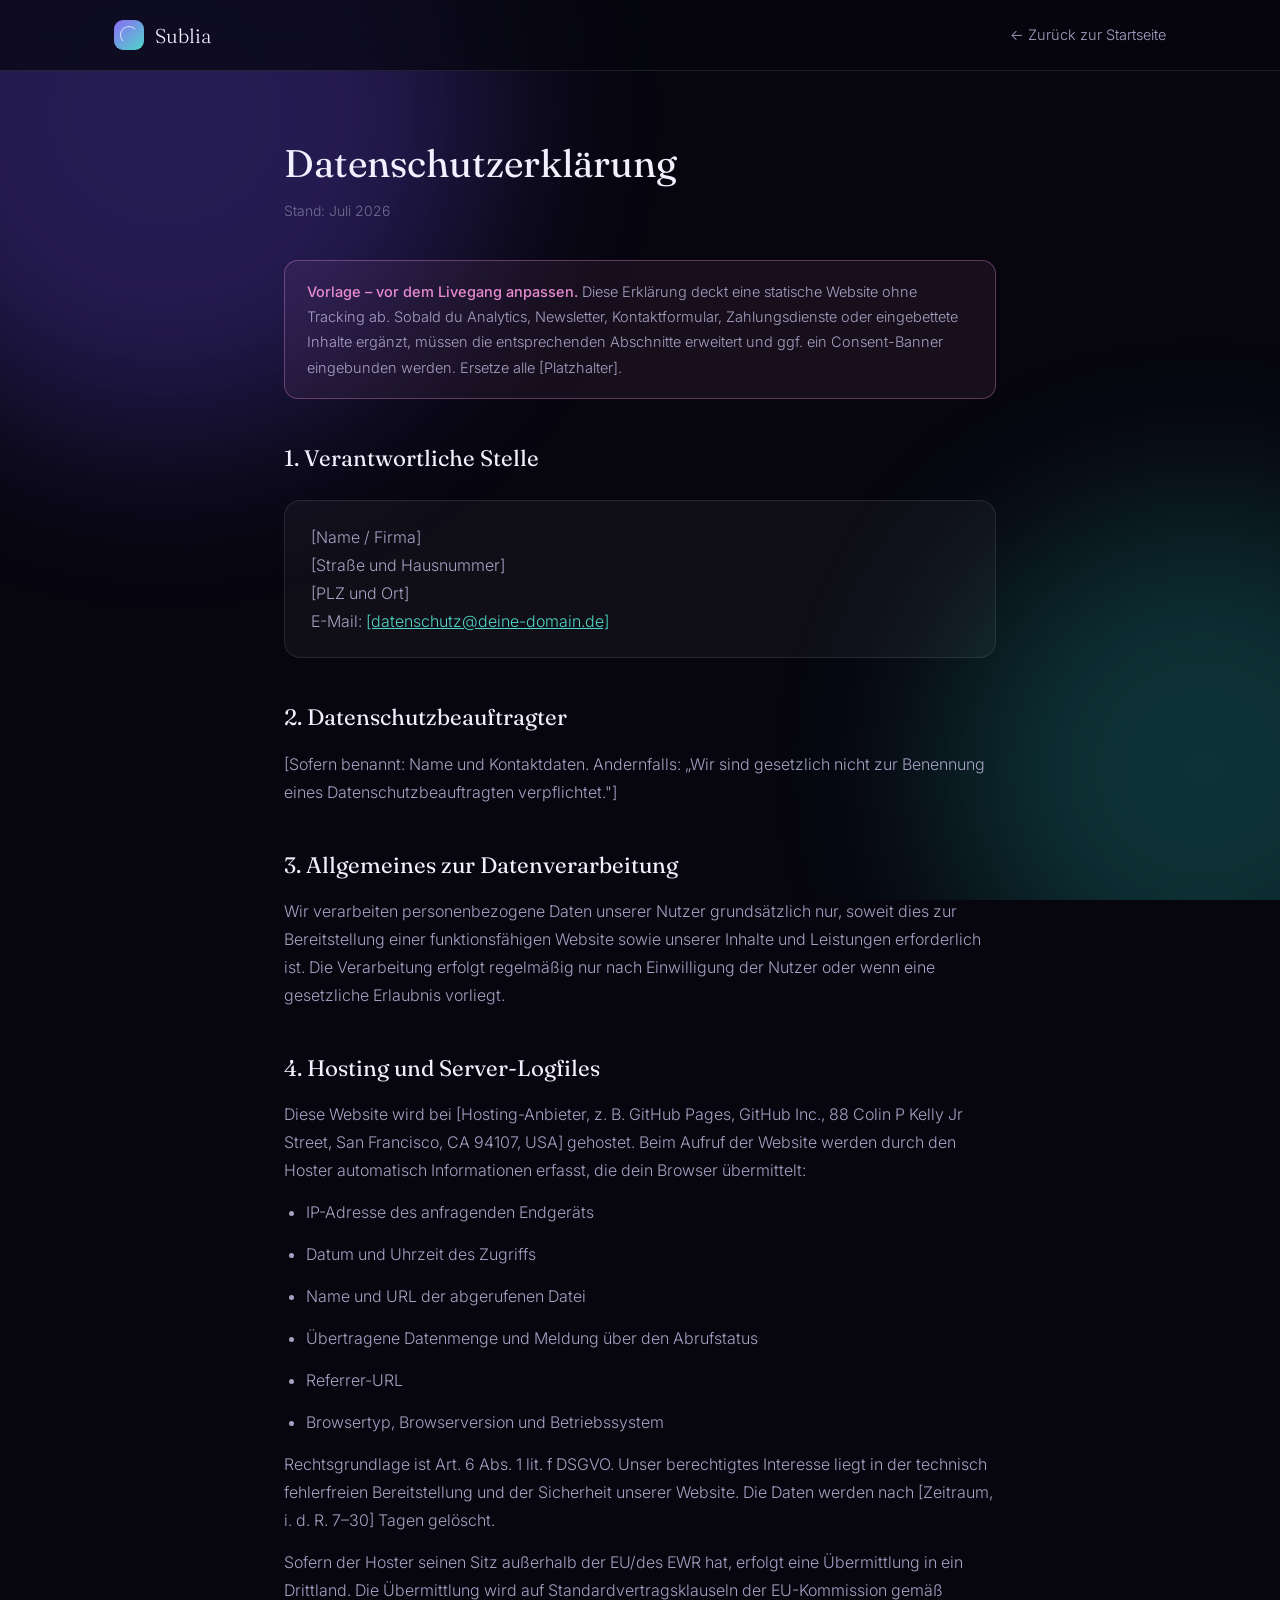
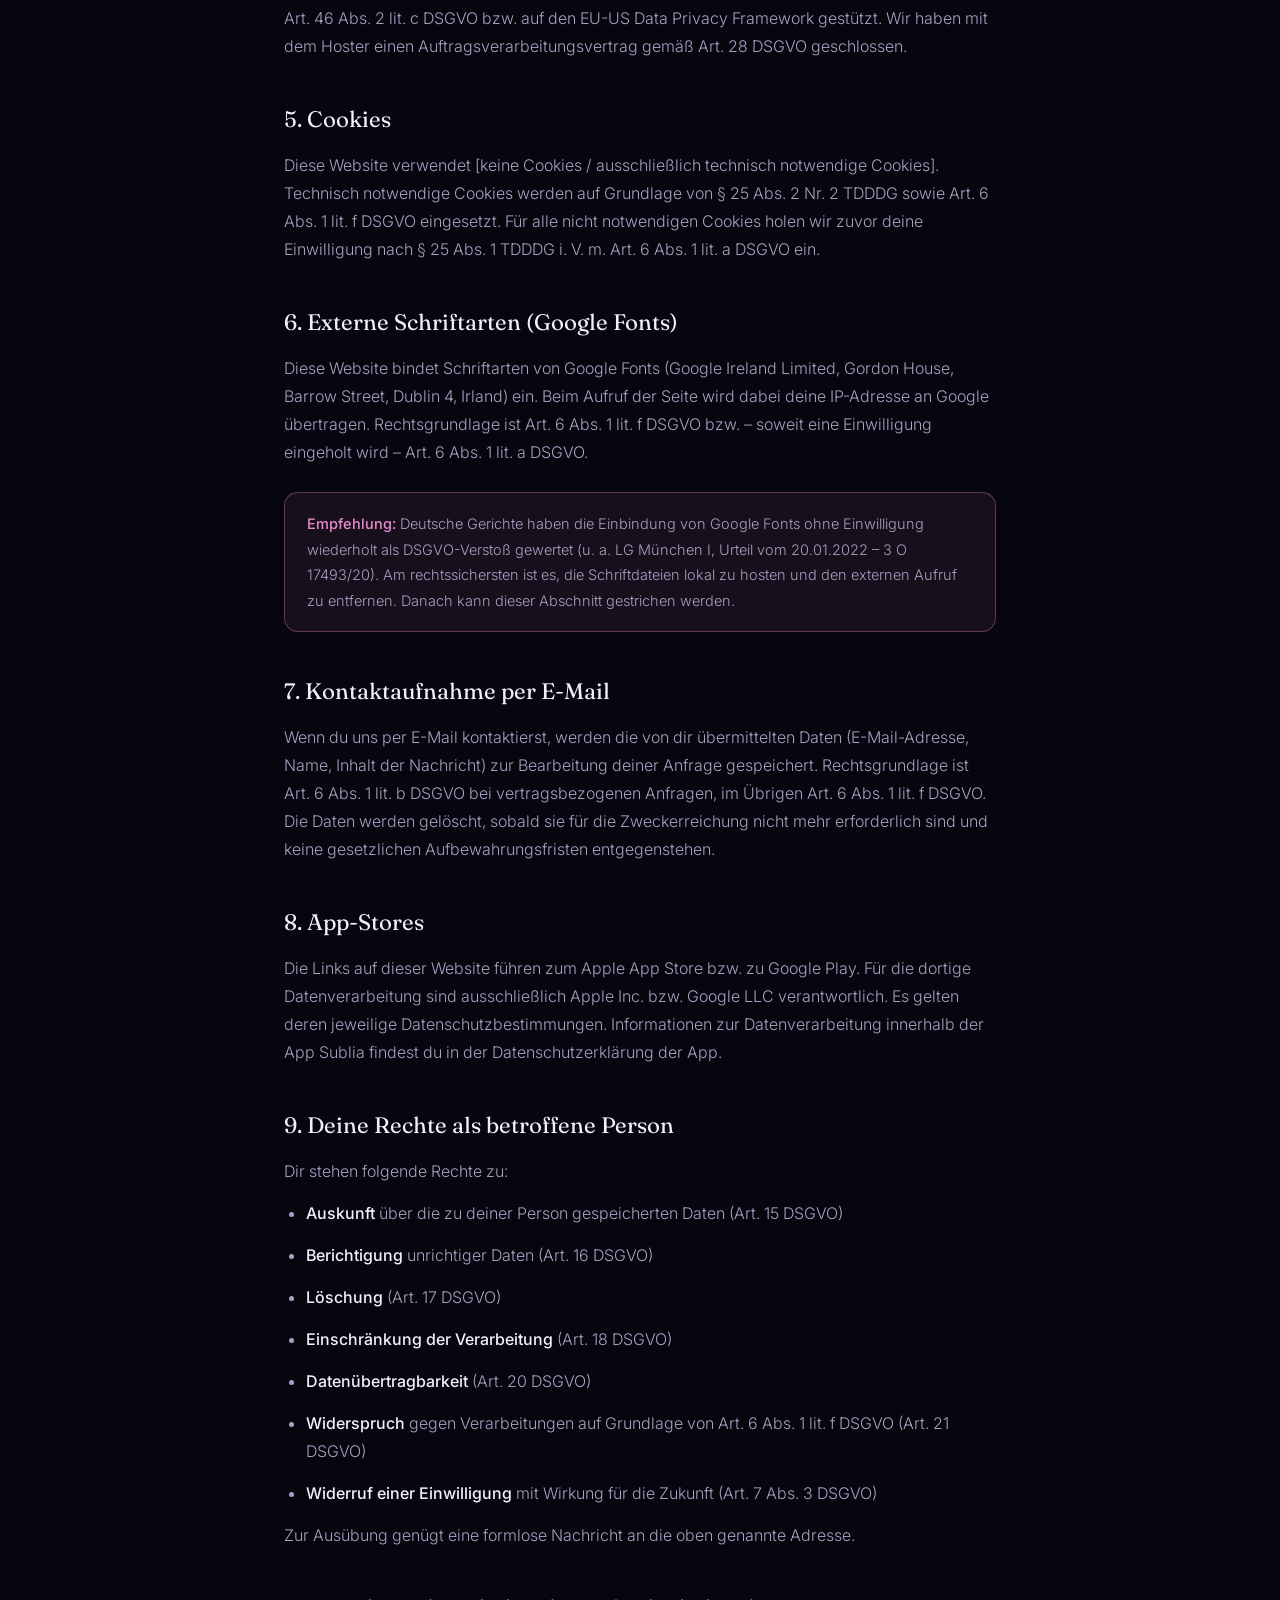
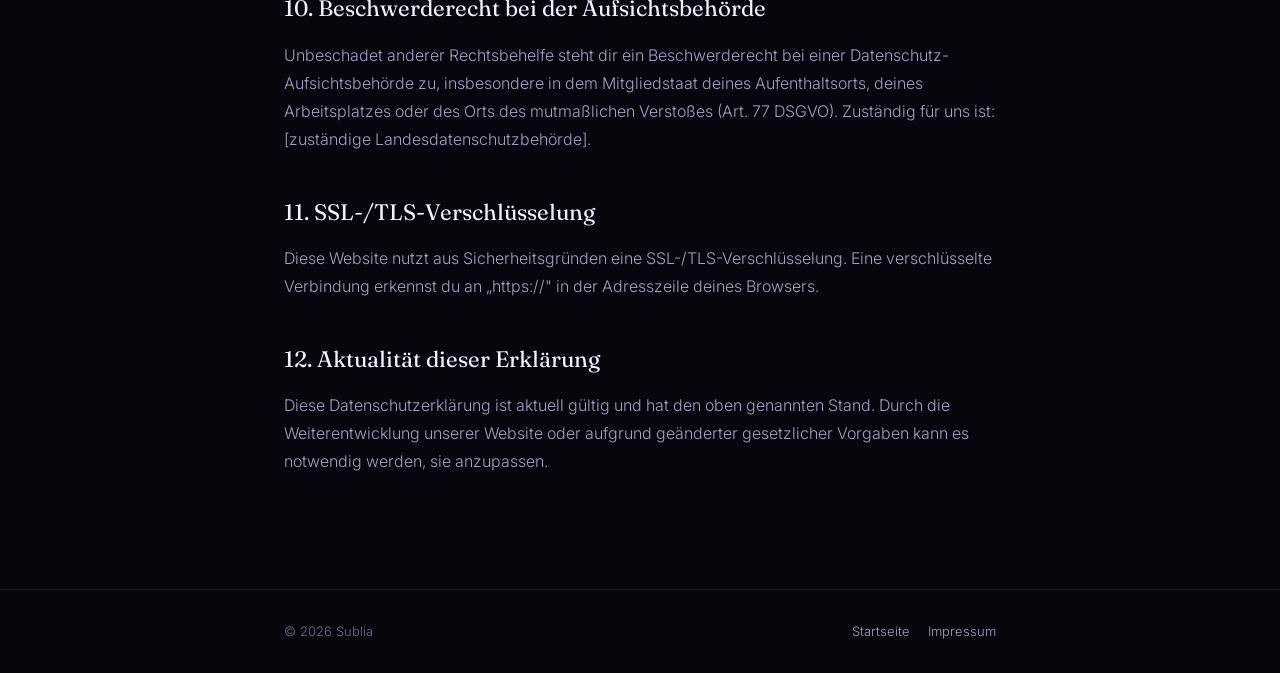
==== datenschutz.html @ 6ee98379 "Add files via upload" ====
<!DOCTYPE html>
<html lang="de">
<head>
<meta charset="utf-8">
<meta name="viewport" content="width=device-width, initial-scale=1">
<title>Datenschutzerklärung – Sublia</title>
<meta name="robots" content="noindex">
<link rel="preconnect" href="https://fonts.googleapis.com">
<link rel="preconnect" href="https://fonts.gstatic.com" crossorigin>
<link href="https://fonts.googleapis.com/css2?family=Inter:wght@300;400;500&family=Fraunces:opsz,wght@9..144,400&display=swap" rel="stylesheet">
<link rel="stylesheet" href="legal.css">
</head>
<body>
<div class="aurora"><span class="a1"></span><span class="a2"></span></div>

<header>
  <div class="nav">
    <a class="logo" href="index.html"><span class="mark"></span>Sublia</a>
    <a class="back" href="index.html">← Zurück zur Startseite</a>
  </div>
</header>

<main>
<div class="wrap">
  <h1>Datenschutzerklärung</h1>
  <p class="updated">Stand: <span id="stand">Juli 2026</span></p>

  <div class="todo">
    <strong>Vorlage – vor dem Livegang anpassen.</strong> Diese Erklärung deckt eine statische Website ohne Tracking ab. Sobald du Analytics, Newsletter, Kontaktformular, Zahlungsdienste oder eingebettete Inhalte ergänzt, müssen die entsprechenden Abschnitte erweitert und ggf. ein Consent-Banner eingebunden werden. Ersetze alle [Platzhalter].
  </div>

  <h2>1. Verantwortliche Stelle</h2>
  <div class="box">
    <p>
      [Name / Firma]<br>
      [Straße und Hausnummer]<br>
      [PLZ und Ort]<br>
      E-Mail: <a href="mailto:[datenschutz@deine-domain.de]">[datenschutz@deine-domain.de]</a>
    </p>
  </div>

  <h2>2. Datenschutzbeauftragter</h2>
  <p>[Sofern benannt: Name und Kontaktdaten. Andernfalls: „Wir sind gesetzlich nicht zur Benennung eines Datenschutzbeauftragten verpflichtet."]</p>

  <h2>3. Allgemeines zur Datenverarbeitung</h2>
  <p>Wir verarbeiten personenbezogene Daten unserer Nutzer grundsätzlich nur, soweit dies zur Bereitstellung einer funktionsfähigen Website sowie unserer Inhalte und Leistungen erforderlich ist. Die Verarbeitung erfolgt regelmäßig nur nach Einwilligung der Nutzer oder wenn eine gesetzliche Erlaubnis vorliegt.</p>

  <h2>4. Hosting und Server-Logfiles</h2>
  <p>Diese Website wird bei [Hosting-Anbieter, z.&nbsp;B. GitHub Pages, GitHub Inc., 88 Colin P Kelly Jr Street, San Francisco, CA 94107, USA] gehostet. Beim Aufruf der Website werden durch den Hoster automatisch Informationen erfasst, die dein Browser übermittelt:</p>
  <ul>
    <li>IP-Adresse des anfragenden Endgeräts</li>
    <li>Datum und Uhrzeit des Zugriffs</li>
    <li>Name und URL der abgerufenen Datei</li>
    <li>Übertragene Datenmenge und Meldung über den Abrufstatus</li>
    <li>Referrer-URL</li>
    <li>Browsertyp, Browserversion und Betriebssystem</li>
  </ul>
  <p>Rechtsgrundlage ist Art.&nbsp;6 Abs.&nbsp;1 lit.&nbsp;f DSGVO. Unser berechtigtes Interesse liegt in der technisch fehlerfreien Bereitstellung und der Sicherheit unserer Website. Die Daten werden nach [Zeitraum, i.&nbsp;d.&nbsp;R. 7–30] Tagen gelöscht.</p>
  <p>Sofern der Hoster seinen Sitz außerhalb der EU/des EWR hat, erfolgt eine Übermittlung in ein Drittland. Die Übermittlung wird auf Standardvertragsklauseln der EU-Kommission gemäß Art.&nbsp;46 Abs.&nbsp;2 lit.&nbsp;c DSGVO bzw. auf den EU-US Data Privacy Framework gestützt. Wir haben mit dem Hoster einen Auftragsverarbeitungsvertrag gemäß Art.&nbsp;28 DSGVO geschlossen.</p>

  <h2>5. Cookies</h2>
  <p>Diese Website verwendet [keine Cookies / ausschließlich technisch notwendige Cookies]. Technisch notwendige Cookies werden auf Grundlage von § 25 Abs.&nbsp;2 Nr.&nbsp;2 TDDDG sowie Art.&nbsp;6 Abs.&nbsp;1 lit.&nbsp;f DSGVO eingesetzt. Für alle nicht notwendigen Cookies holen wir zuvor deine Einwilligung nach § 25 Abs.&nbsp;1 TDDDG i.&nbsp;V.&nbsp;m. Art.&nbsp;6 Abs.&nbsp;1 lit.&nbsp;a DSGVO ein.</p>

  <h2>6. Externe Schriftarten (Google Fonts)</h2>
  <p>Diese Website bindet Schriftarten von Google Fonts (Google Ireland Limited, Gordon House, Barrow Street, Dublin 4, Irland) ein. Beim Aufruf der Seite wird dabei deine IP-Adresse an Google übertragen. Rechtsgrundlage ist Art.&nbsp;6 Abs.&nbsp;1 lit.&nbsp;f DSGVO bzw. – soweit eine Einwilligung eingeholt wird – Art.&nbsp;6 Abs.&nbsp;1 lit.&nbsp;a DSGVO.</p>
  <div class="todo">
    <strong>Empfehlung:</strong> Deutsche Gerichte haben die Einbindung von Google Fonts ohne Einwilligung wiederholt als DSGVO-Verstoß gewertet (u.&nbsp;a. LG München I, Urteil vom 20.01.2022 – 3 O 17493/20). Am rechtssichersten ist es, die Schriftdateien lokal zu hosten und den externen Aufruf zu entfernen. Danach kann dieser Abschnitt gestrichen werden.
  </div>

  <h2>7. Kontaktaufnahme per E-Mail</h2>
  <p>Wenn du uns per E-Mail kontaktierst, werden die von dir übermittelten Daten (E-Mail-Adresse, Name, Inhalt der Nachricht) zur Bearbeitung deiner Anfrage gespeichert. Rechtsgrundlage ist Art.&nbsp;6 Abs.&nbsp;1 lit.&nbsp;b DSGVO bei vertragsbezogenen Anfragen, im Übrigen Art.&nbsp;6 Abs.&nbsp;1 lit.&nbsp;f DSGVO. Die Daten werden gelöscht, sobald sie für die Zweckerreichung nicht mehr erforderlich sind und keine gesetzlichen Aufbewahrungsfristen entgegenstehen.</p>

  <h2>8. App-Stores</h2>
  <p>Die Links auf dieser Website führen zum Apple App Store bzw. zu Google Play. Für die dortige Datenverarbeitung sind ausschließlich Apple Inc. bzw. Google LLC verantwortlich. Es gelten deren jeweilige Datenschutzbestimmungen. Informationen zur Datenverarbeitung innerhalb der App Sublia findest du in der Datenschutzerklärung der App.</p>

  <h2>9. Deine Rechte als betroffene Person</h2>
  <p>Dir stehen folgende Rechte zu:</p>
  <ul>
    <li><strong>Auskunft</strong> über die zu deiner Person gespeicherten Daten (Art.&nbsp;15 DSGVO)</li>
    <li><strong>Berichtigung</strong> unrichtiger Daten (Art.&nbsp;16 DSGVO)</li>
    <li><strong>Löschung</strong> (Art.&nbsp;17 DSGVO)</li>
    <li><strong>Einschränkung der Verarbeitung</strong> (Art.&nbsp;18 DSGVO)</li>
    <li><strong>Datenübertragbarkeit</strong> (Art.&nbsp;20 DSGVO)</li>
    <li><strong>Widerspruch</strong> gegen Verarbeitungen auf Grundlage von Art.&nbsp;6 Abs.&nbsp;1 lit.&nbsp;f DSGVO (Art.&nbsp;21 DSGVO)</li>
    <li><strong>Widerruf einer Einwilligung</strong> mit Wirkung für die Zukunft (Art.&nbsp;7 Abs.&nbsp;3 DSGVO)</li>
  </ul>
  <p>Zur Ausübung genügt eine formlose Nachricht an die oben genannte Adresse.</p>

  <h2>10. Beschwerderecht bei der Aufsichtsbehörde</h2>
  <p>Unbeschadet anderer Rechtsbehelfe steht dir ein Beschwerderecht bei einer Datenschutz-Aufsichtsbehörde zu, insbesondere in dem Mitgliedstaat deines Aufenthaltsorts, deines Arbeitsplatzes oder des Orts des mutmaßlichen Verstoßes (Art.&nbsp;77 DSGVO). Zuständig für uns ist: [zuständige Landesdatenschutzbehörde].</p>

  <h2>11. SSL-/TLS-Verschlüsselung</h2>
  <p>Diese Website nutzt aus Sicherheitsgründen eine SSL-/TLS-Verschlüsselung. Eine verschlüsselte Verbindung erkennst du an „https://" in der Adresszeile deines Browsers.</p>

  <h2>12. Aktualität dieser Erklärung</h2>
  <p>Diese Datenschutzerklärung ist aktuell gültig und hat den oben genannten Stand. Durch die Weiterentwicklung unserer Website oder aufgrund geänderter gesetzlicher Vorgaben kann es notwendig werden, sie anzupassen.</p>
</div>
</main>

<footer>
  <div class="wrap">
    <span>© <span id="yr">2026</span> Sublia</span>
    <span><a href="index.html">Startseite</a><a href="impressum.html">Impressum</a></span>
  </div>
</footer>
<script>document.getElementById('yr').textContent=new Date().getFullYear()</script>
</body>
</html>
---- legal.css ----
:root{--bg:#07060f;--ink:#f2f0ff;--ink-dim:#a6a2c4;--ink-faint:#726e91;--line:rgba(255,255,255,.09);--card:rgba(255,255,255,.04);--violet:#8b6cf6;--teal:#4fd6c8}
*{box-sizing:border-box;margin:0;padding:0}
body{background:var(--bg);color:var(--ink);font-family:'Inter',system-ui,-apple-system,'Segoe UI',sans-serif;font-size:16px;line-height:1.75;font-weight:300}
.aurora{position:fixed;inset:0;z-index:-1;overflow:hidden;pointer-events:none}
.aurora span{position:absolute;border-radius:50%;filter:blur(90px);opacity:.3}
.a1{width:50vw;height:50vw;background:#6d4ff0;top:-16vw;left:-12vw}
.a2{width:40vw;height:40vw;background:#1f9b93;top:40vw;right:-14vw}
.wrap{max-width:760px;margin:0 auto;padding:0 24px}
header{border-bottom:1px solid var(--line);background:rgba(7,6,15,.7);backdrop-filter:blur(18px);position:sticky;top:0;z-index:10}
.nav{display:flex;align-items:center;justify-content:space-between;height:70px;max-width:1100px;margin:0 auto;padding:0 24px}
.logo{display:flex;align-items:center;gap:11px;font-family:'Fraunces',Georgia,serif;font-size:20px;text-decoration:none;color:var(--ink)}
.logo .mark{width:30px;height:30px;border-radius:9px;background:linear-gradient(140deg,var(--violet),var(--teal));position:relative;overflow:hidden}
.logo .mark::after{content:"";position:absolute;inset:6px;border-radius:50%;border:1.5px solid rgba(255,255,255,.75);border-bottom-color:transparent;border-right-color:transparent}
.back{font-size:14.5px;color:var(--ink-dim);text-decoration:none}
.back:hover{color:var(--ink)}
main{padding:70px 0 100px}
h1{font-family:'Fraunces',Georgia,serif;font-weight:400;font-size:2.4rem;line-height:1.15;margin-bottom:14px}
h2{font-family:'Fraunces',Georgia,serif;font-weight:400;font-size:1.4rem;margin:40px 0 12px}
h3{font-size:1.05rem;font-weight:500;margin:26px 0 8px}
p,li{color:var(--ink-dim);margin-bottom:14px}
ul,ol{padding-left:22px;margin-bottom:14px}
a{color:var(--teal)}
strong{color:var(--ink);font-weight:500}
.updated{color:var(--ink-faint);font-size:14px;margin-bottom:36px}
.todo{border:1px solid rgba(232,139,208,.35);background:rgba(232,139,208,.07);border-radius:14px;padding:18px 22px;margin:26px 0;font-size:14.5px;color:var(--ink-dim)}
.todo strong{color:#e88bd0}
.box{border:1px solid var(--line);background:var(--card);border-radius:16px;padding:22px 26px;margin:22px 0}
.box p:last-child{margin-bottom:0}
footer{border-top:1px solid var(--line);padding:30px 0;font-size:13px;color:var(--ink-faint)}
footer .wrap{display:flex;justify-content:space-between;gap:16px;flex-wrap:wrap}
footer a{color:var(--ink-dim);text-decoration:none;margin-left:18px}
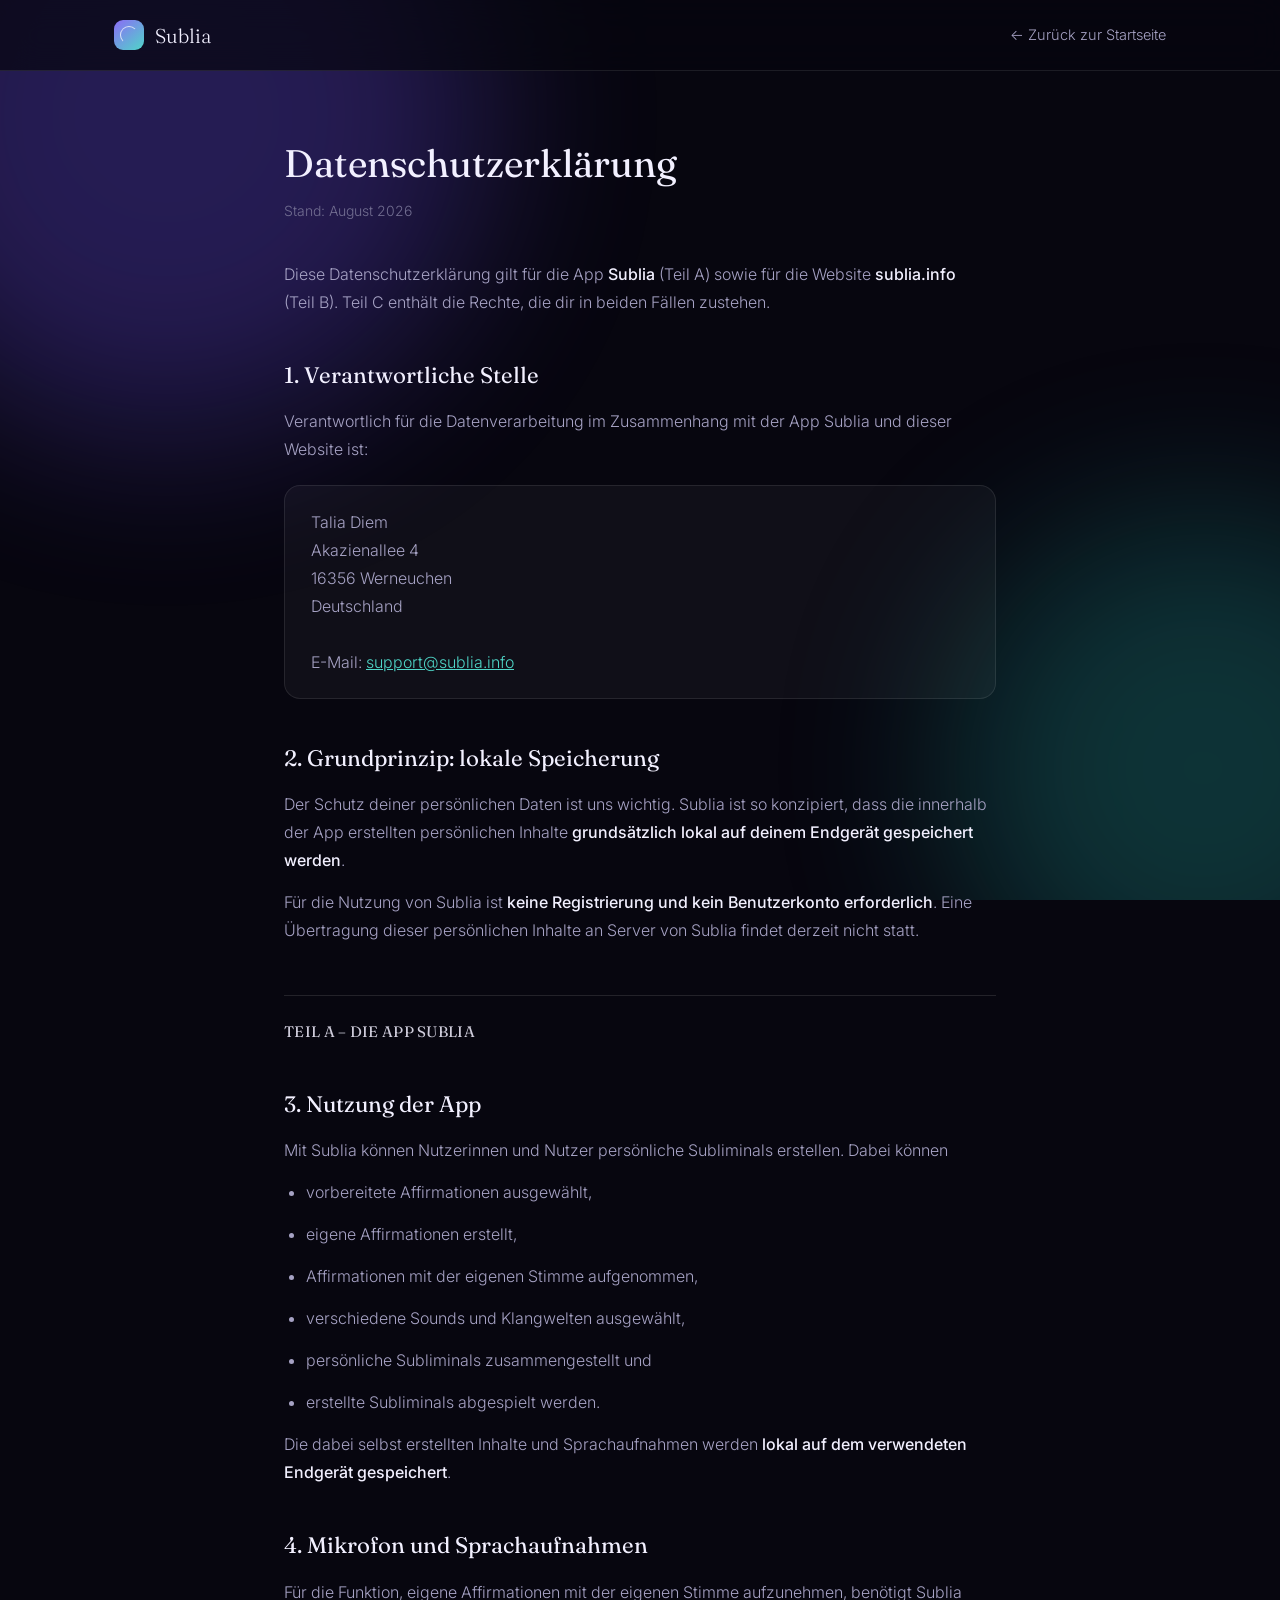
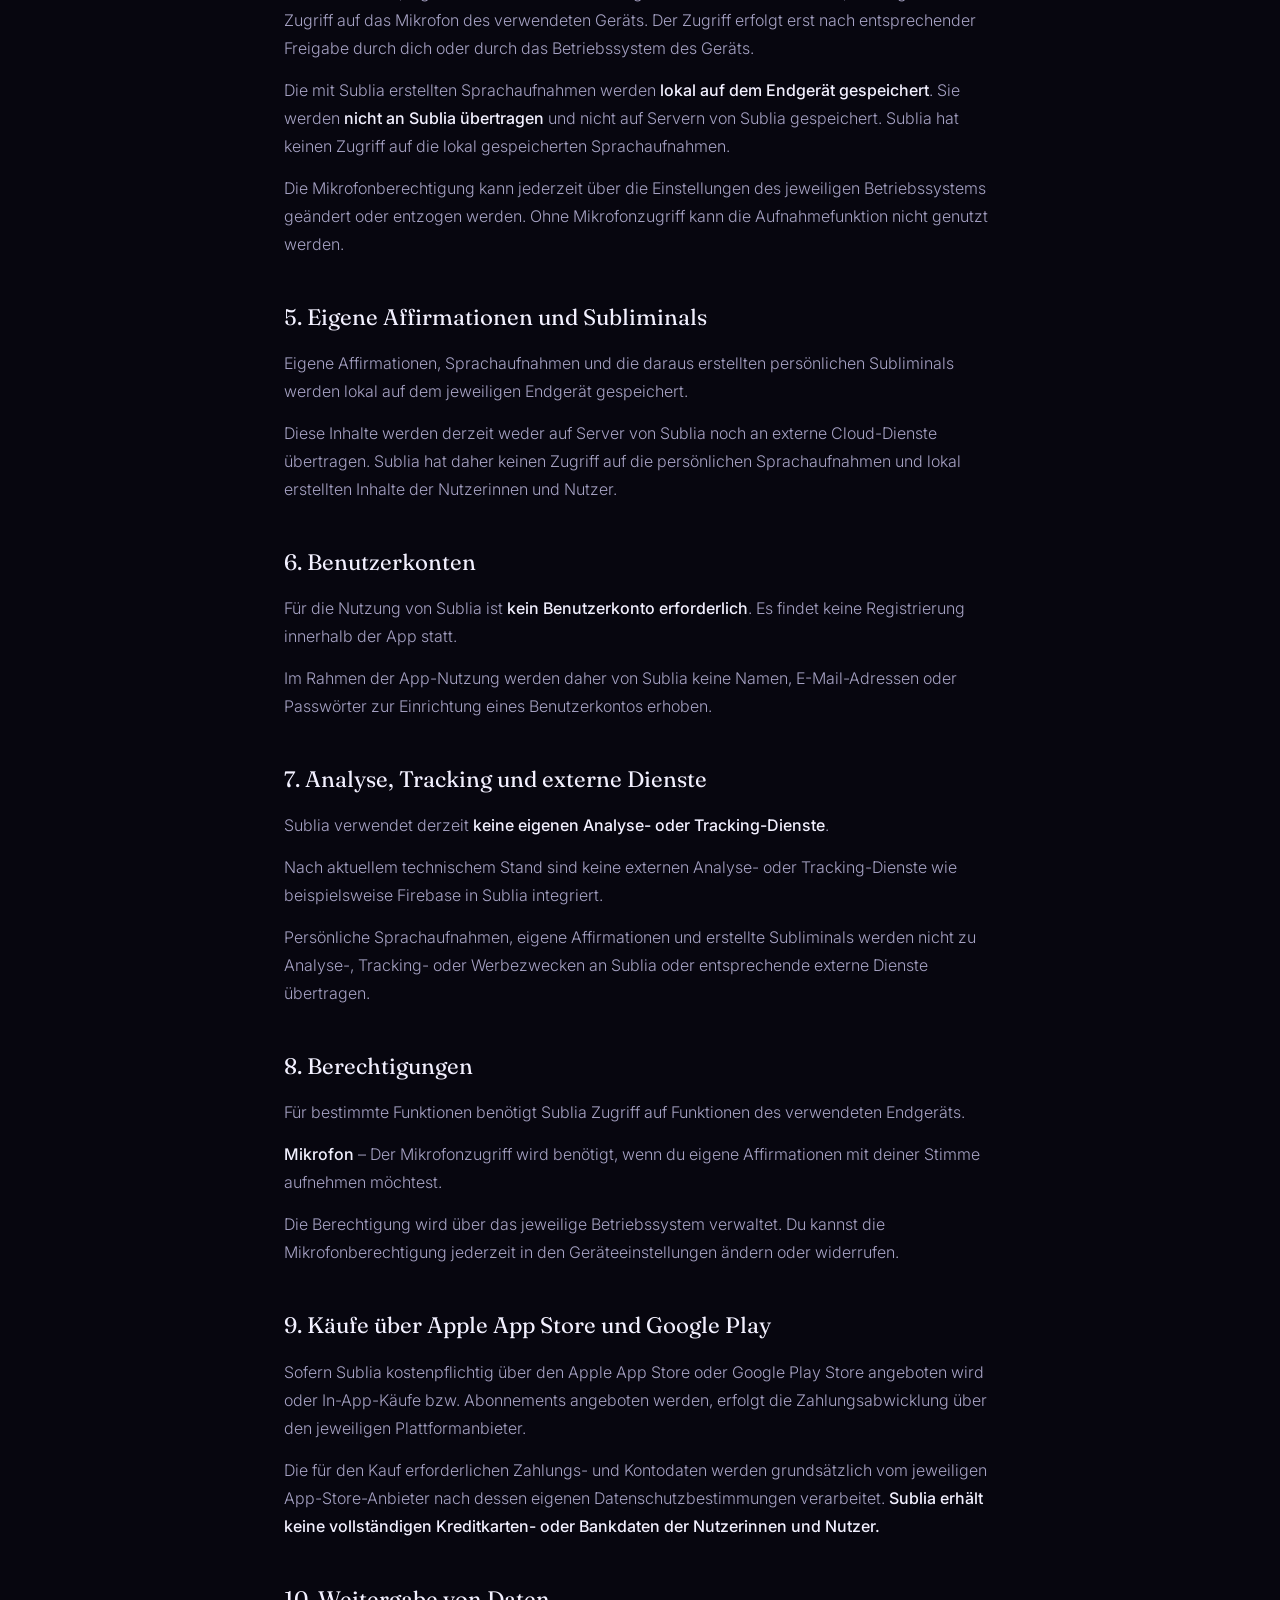
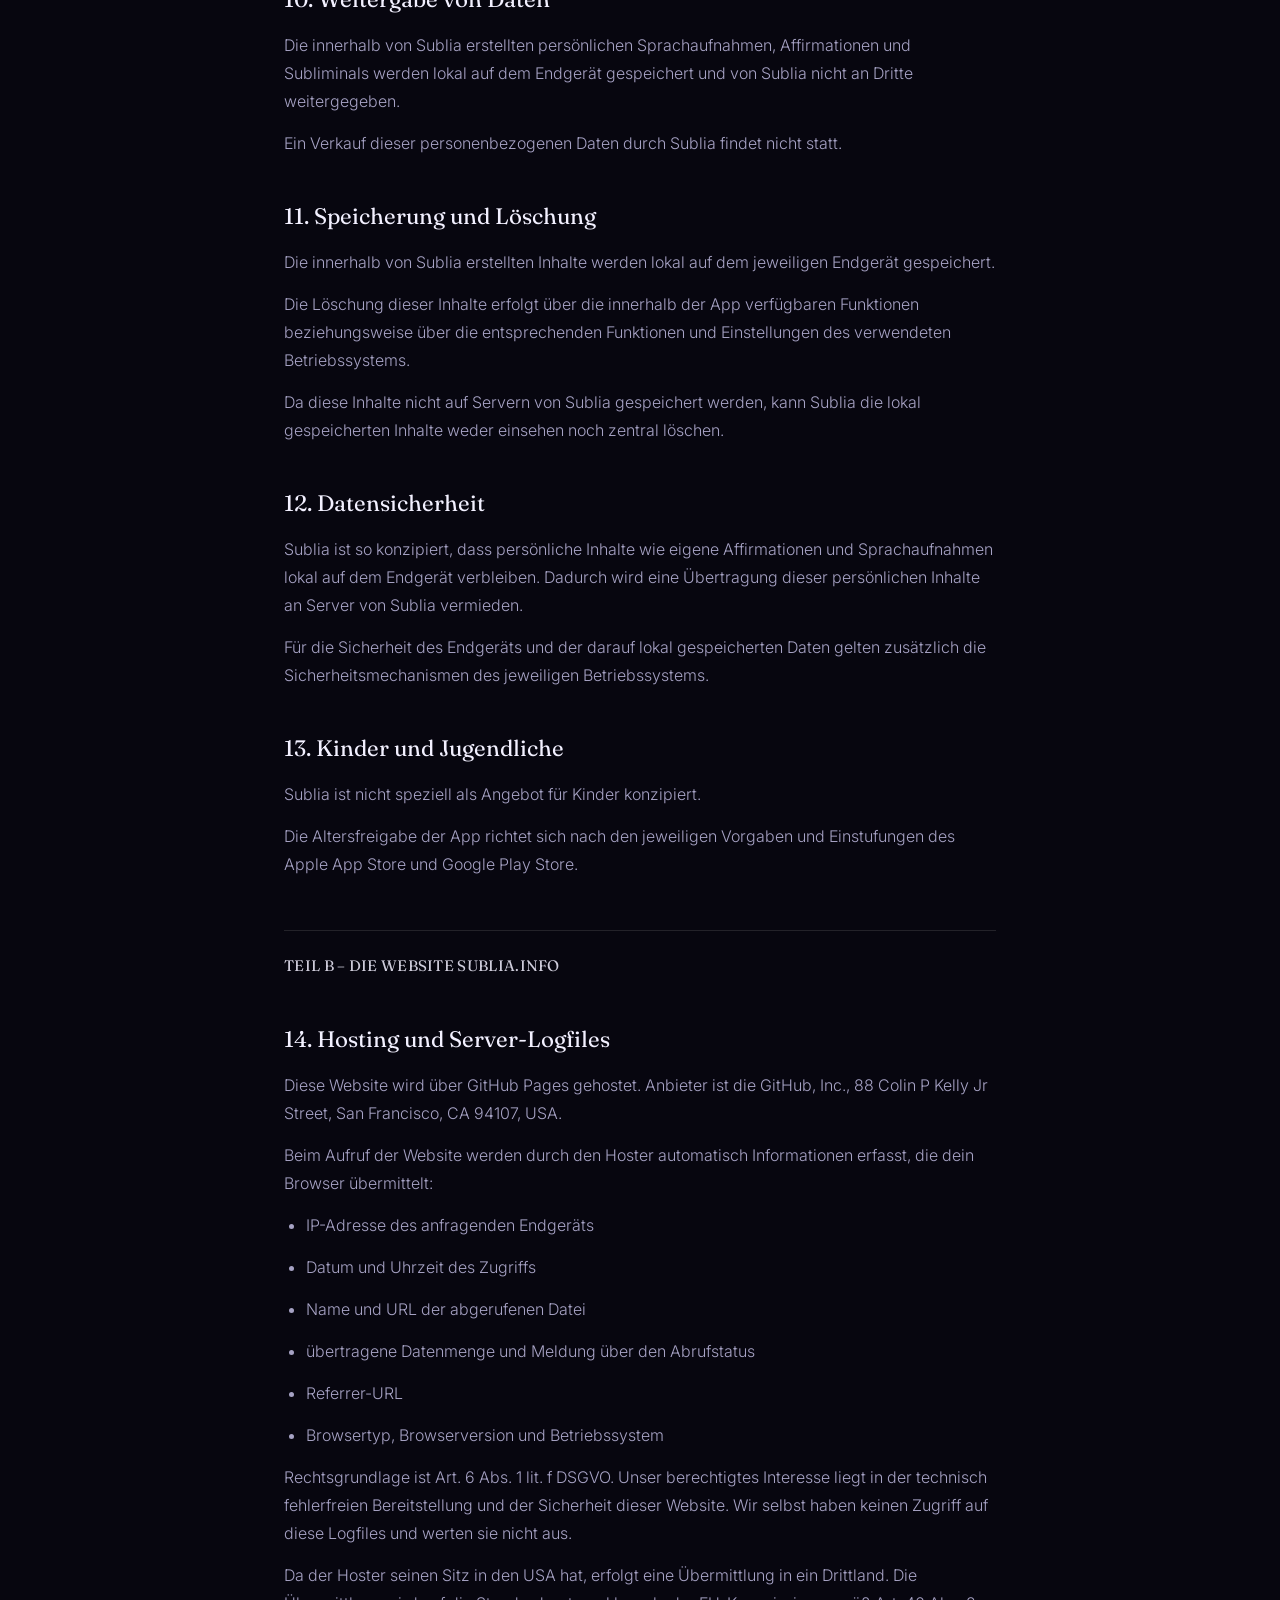
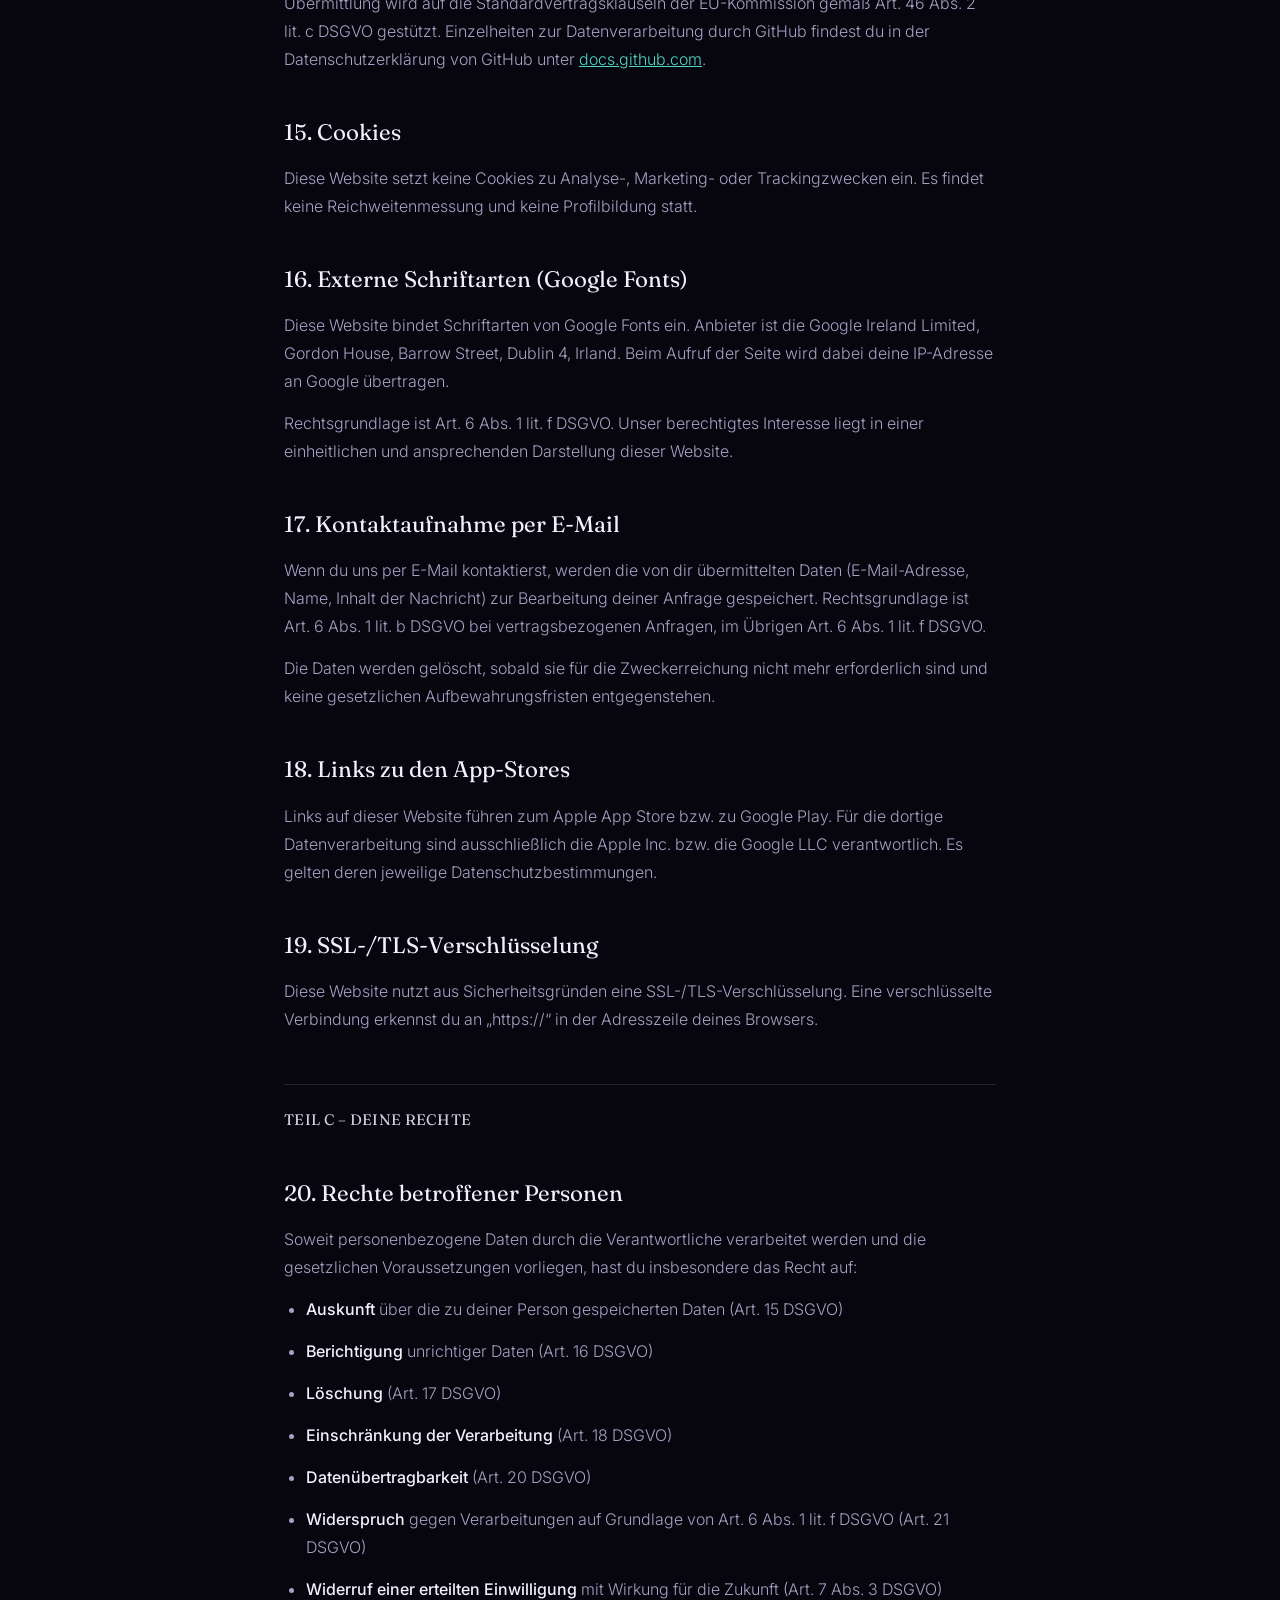
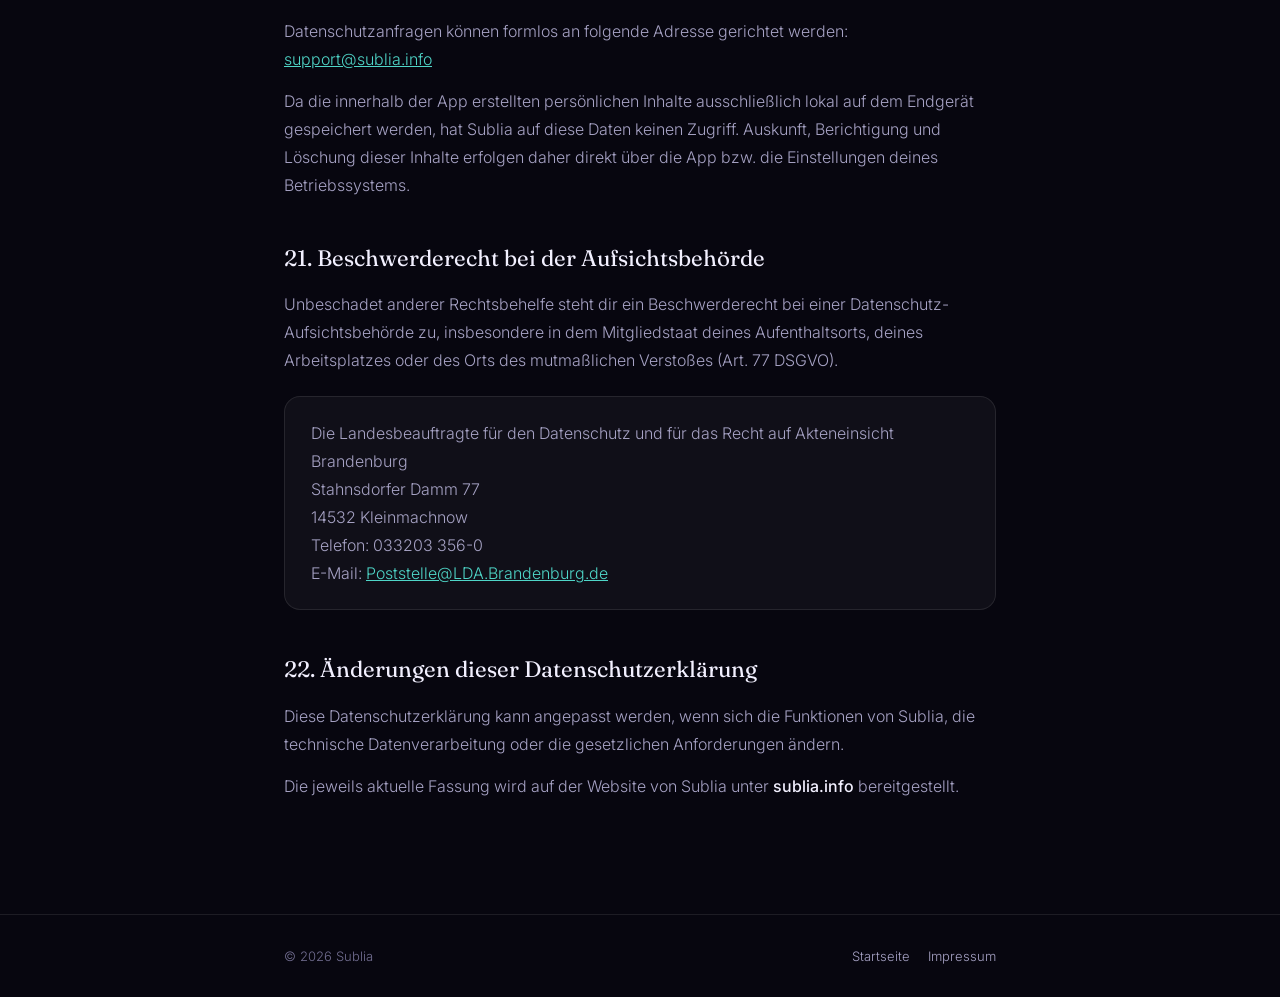
==== commit 6ed41b72: "datenschutz.html Updated the privacy policy with current information and removed placeholders." ====
--- a/datenschutz.html
+++ b/datenschutz.html
@@ -4,77 +4,142 @@
 <meta charset="utf-8">
 <meta name="viewport" content="width=device-width, initial-scale=1">
 <title>Datenschutzerklärung – Sublia</title>
-<meta name="robots" content="noindex">
+<meta name="description" content="Datenschutzerklärung für die App Sublia und die Website sublia.info">
 <link rel="preconnect" href="https://fonts.googleapis.com">
 <link rel="preconnect" href="https://fonts.gstatic.com" crossorigin>
 <link href="https://fonts.googleapis.com/css2?family=Inter:wght@300;400;500&family=Fraunces:opsz,wght@9..144,400&display=swap" rel="stylesheet">
 <link rel="stylesheet" href="legal.css">
+<style>
+  h2.part{margin-top:3.2rem;padding-top:1.4rem;border-top:1px solid rgba(128,128,128,.28);letter-spacing:.02em;opacity:.85;font-size:.95em;text-transform:uppercase}
+</style>
 </head>
 <body>
 <div class="aurora"><span class="a1"></span><span class="a2"></span></div>
-
 <header>
   <div class="nav">
     <a class="logo" href="index.html"><span class="mark"></span>Sublia</a>
     <a class="back" href="index.html">← Zurück zur Startseite</a>
   </div>
 </header>
-
 <main>
 <div class="wrap">
+
   <h1>Datenschutzerklärung</h1>
-  <p class="updated">Stand: <span id="stand">Juli 2026</span></p>
+  <p class="updated">Stand: <span id="stand">August 2026</span></p>
 
-  <div class="todo">
-    <strong>Vorlage – vor dem Livegang anpassen.</strong> Diese Erklärung deckt eine statische Website ohne Tracking ab. Sobald du Analytics, Newsletter, Kontaktformular, Zahlungsdienste oder eingebettete Inhalte ergänzt, müssen die entsprechenden Abschnitte erweitert und ggf. ein Consent-Banner eingebunden werden. Ersetze alle [Platzhalter].
-  </div>
+  <p>Diese Datenschutzerklärung gilt für die App <strong>Sublia</strong> (Teil&nbsp;A) sowie für die Website <strong>sublia.info</strong> (Teil&nbsp;B). Teil&nbsp;C enthält die Rechte, die dir in beiden Fällen zustehen.</p>
 
   <h2>1. Verantwortliche Stelle</h2>
+  <p>Verantwortlich für die Datenverarbeitung im Zusammenhang mit der App Sublia und dieser Website ist:</p>
   <div class="box">
     <p>
-      [Name / Firma]<br>
-      [Straße und Hausnummer]<br>
-      [PLZ und Ort]<br>
-      E-Mail: <a href="mailto:[datenschutz@deine-domain.de]">[datenschutz@deine-domain.de]</a>
+      Talia Diem<br>
+      Akazienallee 4<br>
+      16356 Werneuchen<br>
+      Deutschland<br><br>
+      E-Mail: <a href="mailto:support@sublia.info">support@sublia.info</a>
     </p>
   </div>
 
-  <h2>2. Datenschutzbeauftragter</h2>
-  <p>[Sofern benannt: Name und Kontaktdaten. Andernfalls: „Wir sind gesetzlich nicht zur Benennung eines Datenschutzbeauftragten verpflichtet."]</p>
+  <h2>2. Grundprinzip: lokale Speicherung</h2>
+  <p>Der Schutz deiner persönlichen Daten ist uns wichtig. Sublia ist so konzipiert, dass die innerhalb der App erstellten persönlichen Inhalte <strong>grundsätzlich lokal auf deinem Endgerät gespeichert werden</strong>.</p>
+  <p>Für die Nutzung von Sublia ist <strong>keine Registrierung und kein Benutzerkonto erforderlich</strong>. Eine Übertragung dieser persönlichen Inhalte an Server von Sublia findet derzeit nicht statt.</p>
 
-  <h2>3. Allgemeines zur Datenverarbeitung</h2>
-  <p>Wir verarbeiten personenbezogene Daten unserer Nutzer grundsätzlich nur, soweit dies zur Bereitstellung einer funktionsfähigen Website sowie unserer Inhalte und Leistungen erforderlich ist. Die Verarbeitung erfolgt regelmäßig nur nach Einwilligung der Nutzer oder wenn eine gesetzliche Erlaubnis vorliegt.</p>
+  <h2 class="part">Teil A – Die App Sublia</h2>
 
-  <h2>4. Hosting und Server-Logfiles</h2>
-  <p>Diese Website wird bei [Hosting-Anbieter, z.&nbsp;B. GitHub Pages, GitHub Inc., 88 Colin P Kelly Jr Street, San Francisco, CA 94107, USA] gehostet. Beim Aufruf der Website werden durch den Hoster automatisch Informationen erfasst, die dein Browser übermittelt:</p>
+  <h2>3. Nutzung der App</h2>
+  <p>Mit Sublia können Nutzerinnen und Nutzer persönliche Subliminals erstellen. Dabei können</p>
+  <ul>
+    <li>vorbereitete Affirmationen ausgewählt,</li>
+    <li>eigene Affirmationen erstellt,</li>
+    <li>Affirmationen mit der eigenen Stimme aufgenommen,</li>
+    <li>verschiedene Sounds und Klangwelten ausgewählt,</li>
+    <li>persönliche Subliminals zusammengestellt und</li>
+    <li>erstellte Subliminals abgespielt werden.</li>
+  </ul>
+  <p>Die dabei selbst erstellten Inhalte und Sprachaufnahmen werden <strong>lokal auf dem verwendeten Endgerät gespeichert</strong>.</p>
+
+  <h2>4. Mikrofon und Sprachaufnahmen</h2>
+  <p>Für die Funktion, eigene Affirmationen mit der eigenen Stimme aufzunehmen, benötigt Sublia Zugriff auf das Mikrofon des verwendeten Geräts. Der Zugriff erfolgt erst nach entsprechender Freigabe durch dich oder durch das Betriebssystem des Geräts.</p>
+  <p>Die mit Sublia erstellten Sprachaufnahmen werden <strong>lokal auf dem Endgerät gespeichert</strong>. Sie werden <strong>nicht an Sublia übertragen</strong> und nicht auf Servern von Sublia gespeichert. Sublia hat keinen Zugriff auf die lokal gespeicherten Sprachaufnahmen.</p>
+  <p>Die Mikrofonberechtigung kann jederzeit über die Einstellungen des jeweiligen Betriebssystems geändert oder entzogen werden. Ohne Mikrofonzugriff kann die Aufnahmefunktion nicht genutzt werden.</p>
+
+  <h2>5. Eigene Affirmationen und Subliminals</h2>
+  <p>Eigene Affirmationen, Sprachaufnahmen und die daraus erstellten persönlichen Subliminals werden lokal auf dem jeweiligen Endgerät gespeichert.</p>
+  <p>Diese Inhalte werden derzeit weder auf Server von Sublia noch an externe Cloud-Dienste übertragen. Sublia hat daher keinen Zugriff auf die persönlichen Sprachaufnahmen und lokal erstellten Inhalte der Nutzerinnen und Nutzer.</p>
+
+  <h2>6. Benutzerkonten</h2>
+  <p>Für die Nutzung von Sublia ist <strong>kein Benutzerkonto erforderlich</strong>. Es findet keine Registrierung innerhalb der App statt.</p>
+  <p>Im Rahmen der App-Nutzung werden daher von Sublia keine Namen, E-Mail-Adressen oder Passwörter zur Einrichtung eines Benutzerkontos erhoben.</p>
+
+  <h2>7. Analyse, Tracking und externe Dienste</h2>
+  <p>Sublia verwendet derzeit <strong>keine eigenen Analyse- oder Tracking-Dienste</strong>.</p>
+  <p>Nach aktuellem technischem Stand sind keine externen Analyse- oder Tracking-Dienste wie beispielsweise Firebase in Sublia integriert.</p>
+  <p>Persönliche Sprachaufnahmen, eigene Affirmationen und erstellte Subliminals werden nicht zu Analyse-, Tracking- oder Werbezwecken an Sublia oder entsprechende externe Dienste übertragen.</p>
+
+  <h2>8. Berechtigungen</h2>
+  <p>Für bestimmte Funktionen benötigt Sublia Zugriff auf Funktionen des verwendeten Endgeräts.</p>
+  <p><strong>Mikrofon</strong> – Der Mikrofonzugriff wird benötigt, wenn du eigene Affirmationen mit deiner Stimme aufnehmen möchtest.</p>
+  <p>Die Berechtigung wird über das jeweilige Betriebssystem verwaltet. Du kannst die Mikrofonberechtigung jederzeit in den Geräteeinstellungen ändern oder widerrufen.</p>
+
+  <h2>9. Käufe über Apple App Store und Google Play</h2>
+  <p>Sofern Sublia kostenpflichtig über den Apple App Store oder Google Play Store angeboten wird oder In-App-Käufe bzw. Abonnements angeboten werden, erfolgt die Zahlungsabwicklung über den jeweiligen Plattformanbieter.</p>
+  <p>Die für den Kauf erforderlichen Zahlungs- und Kontodaten werden grundsätzlich vom jeweiligen App-Store-Anbieter nach dessen eigenen Datenschutzbestimmungen verarbeitet. <strong>Sublia erhält keine vollständigen Kreditkarten- oder Bankdaten der Nutzerinnen und Nutzer.</strong></p>
+
+  <h2>10. Weitergabe von Daten</h2>
+  <p>Die innerhalb von Sublia erstellten persönlichen Sprachaufnahmen, Affirmationen und Subliminals werden lokal auf dem Endgerät gespeichert und von Sublia nicht an Dritte weitergegeben.</p>
+  <p>Ein Verkauf dieser personenbezogenen Daten durch Sublia findet nicht statt.</p>
+
+  <h2>11. Speicherung und Löschung</h2>
+  <p>Die innerhalb von Sublia erstellten Inhalte werden lokal auf dem jeweiligen Endgerät gespeichert.</p>
+  <p>Die Löschung dieser Inhalte erfolgt über die innerhalb der App verfügbaren Funktionen beziehungsweise über die entsprechenden Funktionen und Einstellungen des verwendeten Betriebssystems.</p>
+  <p>Da diese Inhalte nicht auf Servern von Sublia gespeichert werden, kann Sublia die lokal gespeicherten Inhalte weder einsehen noch zentral löschen.</p>
+
+  <h2>12. Datensicherheit</h2>
+  <p>Sublia ist so konzipiert, dass persönliche Inhalte wie eigene Affirmationen und Sprachaufnahmen lokal auf dem Endgerät verbleiben. Dadurch wird eine Übertragung dieser persönlichen Inhalte an Server von Sublia vermieden.</p>
+  <p>Für die Sicherheit des Endgeräts und der darauf lokal gespeicherten Daten gelten zusätzlich die Sicherheitsmechanismen des jeweiligen Betriebssystems.</p>
+
+  <h2>13. Kinder und Jugendliche</h2>
+  <p>Sublia ist nicht speziell als Angebot für Kinder konzipiert.</p>
+  <p>Die Altersfreigabe der App richtet sich nach den jeweiligen Vorgaben und Einstufungen des Apple App Store und Google Play Store.</p>
+
+  <h2 class="part">Teil B – Die Website sublia.info</h2>
+
+  <h2>14. Hosting und Server-Logfiles</h2>
+  <p>Diese Website wird über GitHub Pages gehostet. Anbieter ist die GitHub, Inc., 88 Colin P Kelly Jr Street, San Francisco, CA 94107, USA.</p>
+  <p>Beim Aufruf der Website werden durch den Hoster automatisch Informationen erfasst, die dein Browser übermittelt:</p>
   <ul>
     <li>IP-Adresse des anfragenden Endgeräts</li>
     <li>Datum und Uhrzeit des Zugriffs</li>
     <li>Name und URL der abgerufenen Datei</li>
-    <li>Übertragene Datenmenge und Meldung über den Abrufstatus</li>
+    <li>übertragene Datenmenge und Meldung über den Abrufstatus</li>
     <li>Referrer-URL</li>
     <li>Browsertyp, Browserversion und Betriebssystem</li>
   </ul>
-  <p>Rechtsgrundlage ist Art.&nbsp;6 Abs.&nbsp;1 lit.&nbsp;f DSGVO. Unser berechtigtes Interesse liegt in der technisch fehlerfreien Bereitstellung und der Sicherheit unserer Website. Die Daten werden nach [Zeitraum, i.&nbsp;d.&nbsp;R. 7–30] Tagen gelöscht.</p>
-  <p>Sofern der Hoster seinen Sitz außerhalb der EU/des EWR hat, erfolgt eine Übermittlung in ein Drittland. Die Übermittlung wird auf Standardvertragsklauseln der EU-Kommission gemäß Art.&nbsp;46 Abs.&nbsp;2 lit.&nbsp;c DSGVO bzw. auf den EU-US Data Privacy Framework gestützt. Wir haben mit dem Hoster einen Auftragsverarbeitungsvertrag gemäß Art.&nbsp;28 DSGVO geschlossen.</p>
+  <p>Rechtsgrundlage ist Art.&nbsp;6 Abs.&nbsp;1 lit.&nbsp;f DSGVO. Unser berechtigtes Interesse liegt in der technisch fehlerfreien Bereitstellung und der Sicherheit dieser Website. Wir selbst haben keinen Zugriff auf diese Logfiles und werten sie nicht aus.</p>
+  <p>Da der Hoster seinen Sitz in den USA hat, erfolgt eine Übermittlung in ein Drittland. Die Übermittlung wird auf die Standardvertragsklauseln der EU-Kommission gemäß Art.&nbsp;46 Abs.&nbsp;2 lit.&nbsp;c DSGVO gestützt. Einzelheiten zur Datenverarbeitung durch GitHub findest du in der Datenschutzerklärung von GitHub unter <a href="https://docs.github.com/site-policy/privacy-policies/github-general-privacy-statement" rel="noopener">docs.github.com</a>.</p>
 
-  <h2>5. Cookies</h2>
-  <p>Diese Website verwendet [keine Cookies / ausschließlich technisch notwendige Cookies]. Technisch notwendige Cookies werden auf Grundlage von § 25 Abs.&nbsp;2 Nr.&nbsp;2 TDDDG sowie Art.&nbsp;6 Abs.&nbsp;1 lit.&nbsp;f DSGVO eingesetzt. Für alle nicht notwendigen Cookies holen wir zuvor deine Einwilligung nach § 25 Abs.&nbsp;1 TDDDG i.&nbsp;V.&nbsp;m. Art.&nbsp;6 Abs.&nbsp;1 lit.&nbsp;a DSGVO ein.</p>
+  <h2>15. Cookies</h2>
+  <p>Diese Website setzt keine Cookies zu Analyse-, Marketing- oder Trackingzwecken ein. Es findet keine Reichweitenmessung und keine Profilbildung statt.</p>
 
-  <h2>6. Externe Schriftarten (Google Fonts)</h2>
-  <p>Diese Website bindet Schriftarten von Google Fonts (Google Ireland Limited, Gordon House, Barrow Street, Dublin 4, Irland) ein. Beim Aufruf der Seite wird dabei deine IP-Adresse an Google übertragen. Rechtsgrundlage ist Art.&nbsp;6 Abs.&nbsp;1 lit.&nbsp;f DSGVO bzw. – soweit eine Einwilligung eingeholt wird – Art.&nbsp;6 Abs.&nbsp;1 lit.&nbsp;a DSGVO.</p>
-  <div class="todo">
-    <strong>Empfehlung:</strong> Deutsche Gerichte haben die Einbindung von Google Fonts ohne Einwilligung wiederholt als DSGVO-Verstoß gewertet (u.&nbsp;a. LG München I, Urteil vom 20.01.2022 – 3 O 17493/20). Am rechtssichersten ist es, die Schriftdateien lokal zu hosten und den externen Aufruf zu entfernen. Danach kann dieser Abschnitt gestrichen werden.
-  </div>
+  <h2>16. Externe Schriftarten (Google Fonts)</h2>
+  <p>Diese Website bindet Schriftarten von Google Fonts ein. Anbieter ist die Google Ireland Limited, Gordon House, Barrow Street, Dublin 4, Irland. Beim Aufruf der Seite wird dabei deine IP-Adresse an Google übertragen.</p>
+  <p>Rechtsgrundlage ist Art.&nbsp;6 Abs.&nbsp;1 lit.&nbsp;f DSGVO. Unser berechtigtes Interesse liegt in einer einheitlichen und ansprechenden Darstellung dieser Website.</p>
 
-  <h2>7. Kontaktaufnahme per E-Mail</h2>
-  <p>Wenn du uns per E-Mail kontaktierst, werden die von dir übermittelten Daten (E-Mail-Adresse, Name, Inhalt der Nachricht) zur Bearbeitung deiner Anfrage gespeichert. Rechtsgrundlage ist Art.&nbsp;6 Abs.&nbsp;1 lit.&nbsp;b DSGVO bei vertragsbezogenen Anfragen, im Übrigen Art.&nbsp;6 Abs.&nbsp;1 lit.&nbsp;f DSGVO. Die Daten werden gelöscht, sobald sie für die Zweckerreichung nicht mehr erforderlich sind und keine gesetzlichen Aufbewahrungsfristen entgegenstehen.</p>
+  <h2>17. Kontaktaufnahme per E-Mail</h2>
+  <p>Wenn du uns per E-Mail kontaktierst, werden die von dir übermittelten Daten (E-Mail-Adresse, Name, Inhalt der Nachricht) zur Bearbeitung deiner Anfrage gespeichert. Rechtsgrundlage ist Art.&nbsp;6 Abs.&nbsp;1 lit.&nbsp;b DSGVO bei vertragsbezogenen Anfragen, im Übrigen Art.&nbsp;6 Abs.&nbsp;1 lit.&nbsp;f DSGVO.</p>
+  <p>Die Daten werden gelöscht, sobald sie für die Zweckerreichung nicht mehr erforderlich sind und keine gesetzlichen Aufbewahrungsfristen entgegenstehen.</p>
 
-  <h2>8. App-Stores</h2>
-  <p>Die Links auf dieser Website führen zum Apple App Store bzw. zu Google Play. Für die dortige Datenverarbeitung sind ausschließlich Apple Inc. bzw. Google LLC verantwortlich. Es gelten deren jeweilige Datenschutzbestimmungen. Informationen zur Datenverarbeitung innerhalb der App Sublia findest du in der Datenschutzerklärung der App.</p>
+  <h2>18. Links zu den App-Stores</h2>
+  <p>Links auf dieser Website führen zum Apple App Store bzw. zu Google Play. Für die dortige Datenverarbeitung sind ausschließlich die Apple Inc. bzw. die Google LLC verantwortlich. Es gelten deren jeweilige Datenschutzbestimmungen.</p>
 
-  <h2>9. Deine Rechte als betroffene Person</h2>
-  <p>Dir stehen folgende Rechte zu:</p>
+  <h2>19. SSL-/TLS-Verschlüsselung</h2>
+  <p>Diese Website nutzt aus Sicherheitsgründen eine SSL-/TLS-Verschlüsselung. Eine verschlüsselte Verbindung erkennst du an „https://“ in der Adresszeile deines Browsers.</p>
+
+  <h2 class="part">Teil C – Deine Rechte</h2>
+
+  <h2>20. Rechte betroffener Personen</h2>
+  <p>Soweit personenbezogene Daten durch die Verantwortliche verarbeitet werden und die gesetzlichen Voraussetzungen vorliegen, hast du insbesondere das Recht auf:</p>
   <ul>
     <li><strong>Auskunft</strong> über die zu deiner Person gespeicherten Daten (Art.&nbsp;15 DSGVO)</li>
     <li><strong>Berichtigung</strong> unrichtiger Daten (Art.&nbsp;16 DSGVO)</li>
@@ -82,21 +147,29 @@
     <li><strong>Einschränkung der Verarbeitung</strong> (Art.&nbsp;18 DSGVO)</li>
     <li><strong>Datenübertragbarkeit</strong> (Art.&nbsp;20 DSGVO)</li>
     <li><strong>Widerspruch</strong> gegen Verarbeitungen auf Grundlage von Art.&nbsp;6 Abs.&nbsp;1 lit.&nbsp;f DSGVO (Art.&nbsp;21 DSGVO)</li>
-    <li><strong>Widerruf einer Einwilligung</strong> mit Wirkung für die Zukunft (Art.&nbsp;7 Abs.&nbsp;3 DSGVO)</li>
+    <li><strong>Widerruf einer erteilten Einwilligung</strong> mit Wirkung für die Zukunft (Art.&nbsp;7 Abs.&nbsp;3 DSGVO)</li>
   </ul>
-  <p>Zur Ausübung genügt eine formlose Nachricht an die oben genannte Adresse.</p>
+  <p>Datenschutzanfragen können formlos an folgende Adresse gerichtet werden: <a href="mailto:support@sublia.info">support@sublia.info</a></p>
+  <p>Da die innerhalb der App erstellten persönlichen Inhalte ausschließlich lokal auf dem Endgerät gespeichert werden, hat Sublia auf diese Daten keinen Zugriff. Auskunft, Berichtigung und Löschung dieser Inhalte erfolgen daher direkt über die App bzw. die Einstellungen deines Betriebssystems.</p>
 
-  <h2>10. Beschwerderecht bei der Aufsichtsbehörde</h2>
-  <p>Unbeschadet anderer Rechtsbehelfe steht dir ein Beschwerderecht bei einer Datenschutz-Aufsichtsbehörde zu, insbesondere in dem Mitgliedstaat deines Aufenthaltsorts, deines Arbeitsplatzes oder des Orts des mutmaßlichen Verstoßes (Art.&nbsp;77 DSGVO). Zuständig für uns ist: [zuständige Landesdatenschutzbehörde].</p>
+  <h2>21. Beschwerderecht bei der Aufsichtsbehörde</h2>
+  <p>Unbeschadet anderer Rechtsbehelfe steht dir ein Beschwerderecht bei einer Datenschutz-Aufsichtsbehörde zu, insbesondere in dem Mitgliedstaat deines Aufenthaltsorts, deines Arbeitsplatzes oder des Orts des mutmaßlichen Verstoßes (Art.&nbsp;77 DSGVO).</p>
+  <div class="box">
+    <p>
+      Die Landesbeauftragte für den Datenschutz und für das Recht auf Akteneinsicht Brandenburg<br>
+      Stahnsdorfer Damm 77<br>
+      14532 Kleinmachnow<br>
+      Telefon: 033203 356-0<br>
+      E-Mail: <a href="mailto:Poststelle@LDA.Brandenburg.de">Poststelle@LDA.Brandenburg.de</a>
+    </p>
+  </div>
 
-  <h2>11. SSL-/TLS-Verschlüsselung</h2>
-  <p>Diese Website nutzt aus Sicherheitsgründen eine SSL-/TLS-Verschlüsselung. Eine verschlüsselte Verbindung erkennst du an „https://" in der Adresszeile deines Browsers.</p>
+  <h2>22. Änderungen dieser Datenschutzerklärung</h2>
+  <p>Diese Datenschutzerklärung kann angepasst werden, wenn sich die Funktionen von Sublia, die technische Datenverarbeitung oder die gesetzlichen Anforderungen ändern.</p>
+  <p>Die jeweils aktuelle Fassung wird auf der Website von Sublia unter <strong>sublia.info</strong> bereitgestellt.</p>
 
-  <h2>12. Aktualität dieser Erklärung</h2>
-  <p>Diese Datenschutzerklärung ist aktuell gültig und hat den oben genannten Stand. Durch die Weiterentwicklung unserer Website oder aufgrund geänderter gesetzlicher Vorgaben kann es notwendig werden, sie anzupassen.</p>
 </div>
 </main>
-
 <footer>
   <div class="wrap">
     <span>© <span id="yr">2026</span> Sublia</span>
